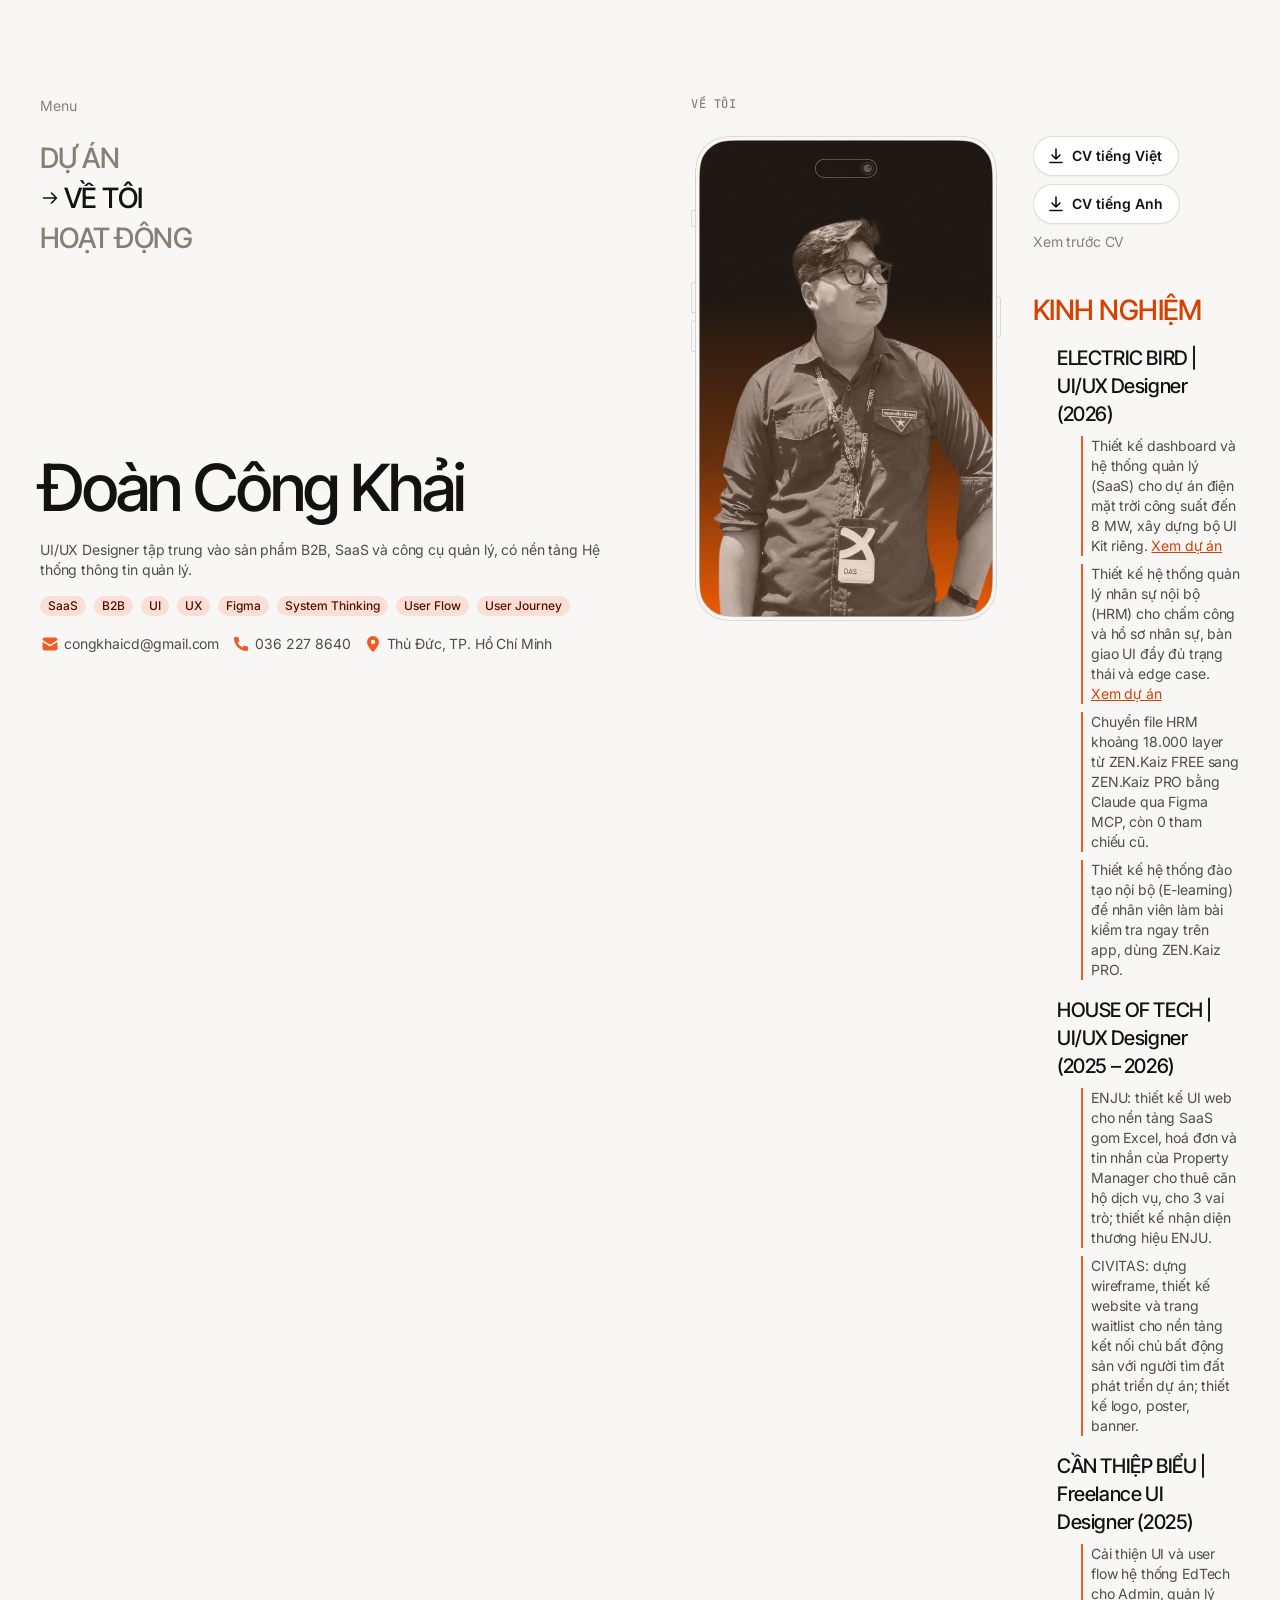
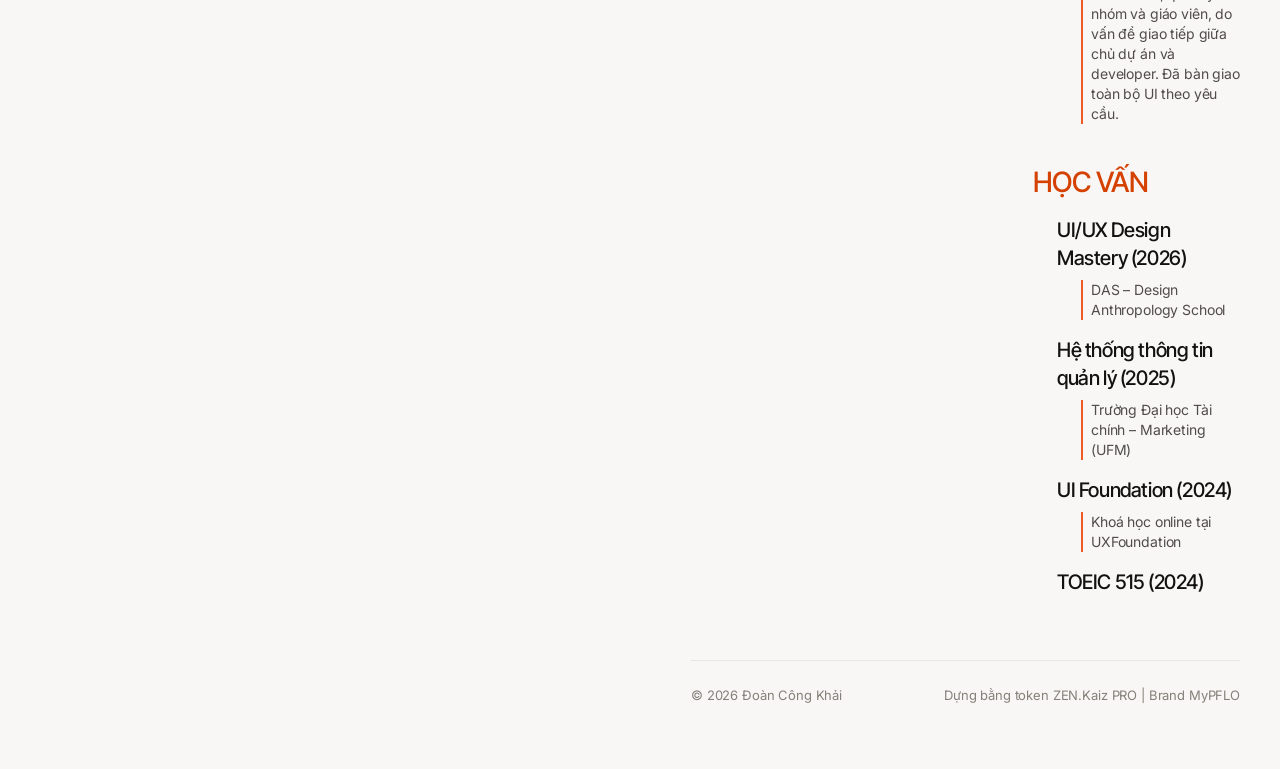
==== about.html @ 4d97f5c0 "Restructure site to Figma frame and update CV - Split the long page into Projects home, one page per" ====
<!doctype html>
<html lang="vi">
<head>
<meta charset="utf-8">
<meta name="viewport" content="width=device-width,initial-scale=1">
<title>Về tôi | Đoàn Công Khải | UI/UX Designer</title>
<meta name="description" content="Kinh nghiệm và học vấn của Đoàn Công Khải, UI/UX Designer B2B/SaaS tại Electric Bird. Tải CV tiếng Việt hoặc tiếng Anh.">
<meta property="og:title" content="Về tôi | Đoàn Công Khải | UI/UX Designer">
<meta property="og:description" content="Kinh nghiệm và học vấn của Đoàn Công Khải, UI/UX Designer B2B/SaaS tại Electric Bird. Tải CV tiếng Việt hoặc tiếng Anh.">
<meta property="og:image" content="https://congkhaidoan.github.io/assets/img/portrait.webp">
<link rel="canonical" href="https://congkhaidoan.github.io/about.html">
<link rel="preconnect" href="https://fonts.googleapis.com"><link rel="preconnect" href="https://fonts.gstatic.com" crossorigin>
<link href="https://fonts.googleapis.com/css2?family=Inter:wght@400;500;600;700&family=Inter+Tight:wght@500;600&family=JetBrains+Mono:wght@500;600&display=swap" rel="stylesheet">
<link rel="stylesheet" href="assets/style.css">
</head>
<body>
<a class="skip" href="#main">Bỏ qua tới nội dung</a>
<div class="shell">
<aside class="side">
<nav class="menu" aria-label="Menu chính"><p class="cap">Menu</p><ul><li><a href="index.html"><svg viewBox="0 0 20 20" fill="none" stroke="currentColor" stroke-width="1.6" stroke-linecap="round" stroke-linejoin="round" aria-hidden="true"><path d="M3.5 10h13m0 0-5-5m5 5-5 5"/></svg>Dự án</a></li><li><a href="about.html" aria-current="page"><svg viewBox="0 0 20 20" fill="none" stroke="currentColor" stroke-width="1.6" stroke-linecap="round" stroke-linejoin="round" aria-hidden="true"><path d="M3.5 10h13m0 0-5-5m5 5-5 5"/></svg>Về tôi</a></li><li><a href="playground.html"><svg viewBox="0 0 20 20" fill="none" stroke="currentColor" stroke-width="1.6" stroke-linecap="round" stroke-linejoin="round" aria-hidden="true"><path d="M3.5 10h13m0 0-5-5m5 5-5 5"/></svg>Hoạt động</a></li></ul></nav>
<div class="profile"><p class="display">Đoàn Công Khải</p><p class="bio">UI/UX Designer tập trung vào sản phẩm B2B, SaaS và công cụ quản lý, có nền tảng Hệ thống thông tin quản lý.</p><div class="badges"><span class="badge">SaaS</span><span class="badge">B2B</span><span class="badge">UI</span><span class="badge">UX</span><span class="badge">Figma</span><span class="badge">System Thinking</span><span class="badge">User Flow</span><span class="badge">User Journey</span></div><div class="contact"><a href="mailto:congkhaicd@gmail.com"><svg viewBox="0 0 20 20" fill="currentColor" aria-hidden="true"><path d="M2.5 5.8A2.3 2.3 0 0 1 4.8 3.5h10.4a2.3 2.3 0 0 1 2.3 2.3v.3l-7.5 4.6-7.5-4.6v-.3Zm0 2.1v6.3a2.3 2.3 0 0 0 2.3 2.3h10.4a2.3 2.3 0 0 0 2.3-2.3V7.9l-7.1 4.3a.75.75 0 0 1-.8 0L2.5 7.9Z"/></svg>congkhaicd@gmail.com</a><a href="tel:+84362278640"><svg viewBox="0 0 20 20" fill="currentColor" aria-hidden="true"><path d="M3 4.2C3 3.5 3.5 3 4.2 3h2.4c.5 0 1 .4 1.1.9l.6 2.6c.1.4 0 .9-.4 1.2L6.6 8.8a10 10 0 0 0 4.6 4.6l1.1-1.3c.3-.4.8-.5 1.2-.4l2.6.6c.5.1.9.6.9 1.1v2.4c0 .7-.5 1.2-1.2 1.2C9 17 3 11 3 4.2Z"/></svg>036 227 8640</a><a href="https://maps.google.com/?q=Thu+Duc" target="_blank" rel="noopener"><svg viewBox="0 0 20 20" fill="currentColor" aria-hidden="true"><path d="M10 2a6 6 0 0 0-6 6c0 4.2 5.1 9.3 5.4 9.6.3.3.9.3 1.2 0 .3-.3 5.4-5.4 5.4-9.6a6 6 0 0 0-6-6Zm0 8.2a2.2 2.2 0 1 1 0-4.4 2.2 2.2 0 0 1 0 4.4Z"/></svg>Thủ Đức, TP. Hồ Chí Minh</a></div></div>
<span aria-hidden="true"></span>
</aside>
<main class="main" id="main">
<h1 class="label" style="margin-bottom:24px">Về tôi</h1>
<div class="about">
  <figure class="portrait"><img src="assets/img/portrait.webp" alt="Ảnh chân dung Đoàn Công Khải" width="310" height="485"></figure>
  <div class="timeline">
    <div class="cv-pick">
      <a class="btn btn-tertiary" href="assets/cv/DoanCongKhai_CV_VN.pdf" download><svg viewBox="0 0 20 20" fill="none" stroke="currentColor" stroke-width="1.6" stroke-linecap="round" stroke-linejoin="round" aria-hidden="true"><path d="M10 3v10m0 0-4-4m4 4 4-4M4 16.5h12"/></svg><span>CV tiếng Việt</span></a>
      <a class="btn btn-tertiary" href="assets/cv/DoanCongKhai_CV_EN.pdf" download><svg viewBox="0 0 20 20" fill="none" stroke="currentColor" stroke-width="1.6" stroke-linecap="round" stroke-linejoin="round" aria-hidden="true"><path d="M10 3v10m0 0-4-4m4 4 4-4M4 16.5h12"/></svg><span>CV tiếng Anh</span></a>
      <a class="back" href="cv.html">Xem trước CV</a>
    </div>
    <section class="tl-group" aria-labelledby="kn">
      <h2 class="accent-h" id="kn">Kinh nghiệm</h2>
      <div class="tl-item"><h3>ELECTRIC BIRD | UI/UX Designer (2026)</h3><ul><li>Thiết kế dashboard và hệ thống quản lý (SaaS) cho dự án điện mặt trời công suất đến 8 MW, xây dựng bộ UI Kit riêng. <a href="du-an/electricbird.html">Xem dự án</a></li><li>Thiết kế hệ thống quản lý nhân sự nội bộ (HRM) cho chấm công và hồ sơ nhân sự, bàn giao UI đầy đủ trạng thái và edge case. <a href="du-an/hrm.html">Xem dự án</a></li><li>Chuyển file HRM khoảng 18.000 layer từ ZEN.Kaiz FREE sang ZEN.Kaiz PRO bằng Claude qua Figma MCP, còn 0 tham chiếu cũ.</li><li>Thiết kế hệ thống đào tạo nội bộ (E-learning) để nhân viên làm bài kiểm tra ngay trên app, dùng ZEN.Kaiz PRO.</li></ul></div>
      <div class="tl-item"><h3>HOUSE OF TECH | UI/UX Designer (2025 – 2026)</h3><ul><li>ENJU: thiết kế UI web cho nền tảng SaaS gom Excel, hoá đơn và tin nhắn của Property Manager cho thuê căn hộ dịch vụ, cho 3 vai trò; thiết kế nhận diện thương hiệu ENJU.</li><li>CIVITAS: dựng wireframe, thiết kế website và trang waitlist cho nền tảng kết nối chủ bất động sản với người tìm đất phát triển dự án; thiết kế logo, poster, banner.</li></ul></div>
      <div class="tl-item"><h3>CẦN THIỆP BIỂU | Freelance UI Designer (2025)</h3><ul><li>Cải thiện UI và user flow hệ thống EdTech cho Admin, quản lý nhóm và giáo viên, do vấn đề giao tiếp giữa chủ dự án và developer. Đã bàn giao toàn bộ UI theo yêu cầu.</li></ul></div>
    </section>
    <section class="tl-group" aria-labelledby="hv">
      <h2 class="accent-h" id="hv">Học vấn</h2>
      <div class="tl-item"><h3>UI/UX Design Mastery (2026)</h3><ul><li>DAS – Design Anthropology School</li></ul></div>
      <div class="tl-item"><h3>Hệ thống thông tin quản lý (2025)</h3><ul><li>Trường Đại học Tài chính – Marketing (UFM)</li></ul></div>
      <div class="tl-item"><h3>UI Foundation (2024)</h3><ul><li>Khoá học online tại UXFoundation</li></ul></div>
      <div class="tl-item"><h3>TOEIC 515 (2024)</h3></div>
    </section>
  </div>
</div>
<footer class="foot"><span>© 2026 Đoàn Công Khải</span><span>Dựng bằng token ZEN.Kaiz PRO | Brand MyPFLO</span></footer>
</main>
</div>
</body>
</html>
---- assets/style.css ----
/* Token lấy từ ZEN.Kaiz PRO V.1026 | Mode Colors (Semantic) Light | Global Colors Brand-MyPFLO | Spacing Standard | Corner Radius Rounded */
:root{
  --brand-1:#fffcfa;--brand-2:#fff5f2;--brand-3:#ffe7df;--brand-4:#ffd4c5;--brand-9:#f05a24;--brand-10:#d54100;--brand-11:#932600;
  --accent-subtle:rgba(255,65,1,.13);--accent-strongest:#580d00;--accent-light:#d54100;
  --content-strongest:#131210;--content-base:rgba(11,7,0,.71);--content-light:rgba(23,14,0,.51);--content-disabled:rgba(32,21,1,.29);--on-color:#fff;
  --bg-canvas:#f8f7f6;--bg-surface:#ffffff;--bg-subtle:rgba(38,26,2,.08);
  --border:rgba(36,29,2,.15);--border-light:rgba(36,29,2,.08);
  --shadow-1:0 1px 1px rgba(0,0,0,.04);--shadow-2:0 4px 8px -4px rgba(0,0,0,.08),0 1px 4px -2px rgba(0,0,0,.12),0 0 2px rgba(0,0,0,.04);
  --gap-2xs:4px;--gap-xs:8px;--gap-s:12px;--gap-m:16px;--gap-l:24px;--gap-xl:32px;--gap-2xl:40px;--gap-3xl:48px;--gap-giant:64px;--gap-xgiant:88px;
  --r-s:8px;--r-m:12px;--r-l:16px;--r-xl:20px;--r-2xl:24px;--r-pill:1000px;
  --font:"Inter",system-ui,-apple-system,"Segoe UI",Roboto,sans-serif;
  --display:"Inter Tight","Inter",system-ui,sans-serif;
  --mono:"JetBrains Mono",ui-monospace,Menlo,monospace;
}
*{box-sizing:border-box;margin:0;padding:0}
html{-webkit-text-size-adjust:100%;scroll-behavior:smooth}
body{font-family:var(--font);color:var(--content-strongest);background:var(--bg-canvas);font-size:14px;line-height:20px;letter-spacing:-.14px;-webkit-font-smoothing:antialiased}
img{max-width:100%;display:block}
a{color:inherit}
p{color:var(--content-base)}
p strong,li strong{color:var(--content-strongest);font-weight:600}
.skip{position:absolute;left:-999px}.skip:focus{left:16px;top:16px;z-index:99;background:#fff;padding:8px 12px;border-radius:8px}
:focus-visible{outline:2px solid var(--brand-9);outline-offset:2px}
[id]{scroll-margin-top:24px}

/* ===== Khung 2 cột: cột trái cố định, nội dung bên phải ===== */
.shell{display:grid;grid-template-columns:minmax(360px,603px) minmax(0,1067px);justify-content:space-between;gap:var(--gap-3xl);padding:0 40px;max-width:1920px;margin:0 auto}
.side{position:sticky;top:0;height:100vh;display:flex;flex-direction:column;justify-content:space-between;padding:96px 0 48px}
.main{padding:96px 0 64px;min-width:0}

/* Menu (Heading/1) */
.menu .cap{color:var(--content-light);margin-bottom:var(--gap-l)}
.menu ul{list-style:none;display:grid;gap:4px}
.menu a{display:inline-flex;align-items:center;gap:4px;text-decoration:none;font:500 28px/36px var(--display);letter-spacing:-.56px;color:var(--content-light);text-transform:uppercase;transition:color .15s}
.menu a:hover{color:var(--content-strongest)}
.menu a svg{width:20px;height:20px;display:none}
.menu a[aria-current=page],.menu a.on{color:var(--content-strongest)}
.menu a[aria-current=page] svg,.menu a.on svg{display:block}

/* Hồ sơ ở cột trái */
.profile{display:flex;flex-direction:column;gap:var(--gap-m)}
.display{font:500 65px/72px var(--display);letter-spacing:-2.2px;color:var(--content-strongest)}
.display.mute{color:var(--content-disabled)}
.profile .bio{max-width:560px}
.kv{display:flex;gap:var(--gap-xs);flex-wrap:wrap}
.kv span{color:var(--content-base)}.kv b{font-weight:400;color:var(--content-strongest)}
.badges{display:flex;flex-wrap:wrap;gap:var(--gap-xs)}
.badge{display:inline-flex;align-items:center;height:20px;padding:2px 8px;border-radius:var(--r-pill);background:var(--accent-subtle);color:var(--accent-strongest);font:500 12px/16px var(--font);letter-spacing:0;white-space:nowrap}
.badge.neutral{background:var(--bg-subtle);color:var(--content-base)}
.contact{display:flex;flex-wrap:wrap;gap:4px 12px}
.contact a{display:inline-flex;align-items:center;gap:4px;height:24px;text-decoration:none;color:var(--content-base)}
.contact a:hover{color:var(--content-strongest)}
.contact svg{width:20px;height:20px;color:var(--brand-9);flex:none}
.back{display:inline-flex;align-items:center;gap:6px;color:var(--content-light);text-decoration:none}
.back:hover{color:var(--content-strongest)}

/* Button/Main */
.btn{display:inline-flex;align-items:center;justify-content:center;gap:2px;height:40px;padding:10px 12px;border-radius:var(--r-pill);font:600 14px/20px var(--font);letter-spacing:0;text-decoration:none;border:1px solid transparent;cursor:pointer;white-space:nowrap}
.btn span{padding:0 4px}
.btn svg{width:20px;height:20px}
.btn-tertiary{background:var(--bg-surface);border-color:var(--border);box-shadow:var(--shadow-1);color:var(--content-strongest)}
.btn-tertiary:hover{background:var(--brand-1)}
.btn-primary{background:var(--content-strongest);color:#fefdfb}
.btn-primary:hover{background:#000}
.btn-accent{background:var(--brand-9);color:#fff}
.btn-accent:hover{background:var(--brand-10)}

/* Type trong nội dung */
.label{font:500 12px/16px var(--mono);letter-spacing:.6px;text-transform:uppercase;color:var(--content-light)}
.label b{color:var(--brand-9);font-weight:600}
h2{font:500 28px/36px var(--display);letter-spacing:-.56px}
h3{font:500 20px/28px var(--display);letter-spacing:-.4px}
h4{font-size:15px;line-height:22px;font-weight:600}
.lead{font-size:17px;line-height:27px;color:var(--content-base)}
.accent-h{color:var(--accent-light);text-transform:uppercase}

/* ===== Home: danh sách dự án ===== */
.projects{display:grid;gap:var(--gap-xl)}
.project{display:grid;grid-template-columns:1.25fr 1fr;gap:var(--gap-l);align-items:center;padding:var(--gap-s);background:var(--bg-surface);border:1px solid var(--border-light);border-radius:var(--r-2xl);text-decoration:none;transition:border-color .15s,box-shadow .15s,transform .15s}
.project:hover{border-color:var(--brand-4);box-shadow:var(--shadow-2)}
.project .cover{aspect-ratio:16/10;border-radius:var(--r-xl);overflow:hidden;background:var(--brand-2)}
.project .cover img{width:100%;height:100%;object-fit:cover;object-position:top left}
.project .cover.phones3{display:flex;align-items:flex-end;justify-content:center;gap:12px;padding:20px 20px 0;background:linear-gradient(160deg,var(--brand-2),var(--brand-4))}
.project .cover.phones3 img{width:28%;height:auto;object-fit:contain;border-radius:14px 14px 0 0;box-shadow:var(--shadow-2)}
.project .cover.phones3 img:nth-child(2){width:31%}
.project .body{padding:var(--gap-s) var(--gap-s) var(--gap-s) 0;display:flex;flex-direction:column;gap:var(--gap-s)}
.project .body p{font-size:15px;line-height:23px}
.project .meta-line{color:var(--content-light)}
.project .go{display:inline-flex;align-items:center;gap:6px;font-weight:600;color:var(--content-strongest);margin-top:var(--gap-xs)}
.project .go svg{width:18px;height:18px;transition:transform .15s}
.project:hover .go svg{transform:translateX(3px)}

.process{display:grid;grid-template-columns:repeat(4,1fr);background:var(--bg-surface);border:1px solid var(--border-light);border-radius:var(--r-2xl);overflow:hidden;margin-top:var(--gap-3xl)}
.process div{padding:var(--gap-l);border-right:1px solid var(--border-light)}
.process div:last-child{border-right:0}
.process h4{margin:var(--gap-xs) 0 var(--gap-2xs)}
.process p{font-size:13px;line-height:19px}
.sec-title{display:flex;align-items:baseline;justify-content:space-between;gap:var(--gap-m);margin-bottom:var(--gap-l)}

/* ===== Trang dự án ===== */
.case-h{font-size:40px;line-height:48px;letter-spacing:-1.4px;margin-top:12px}
.case-intro .lead{margin-top:var(--gap-s);max-width:760px}
.meta{background:var(--bg-surface);border:1px solid var(--border-light);border-radius:var(--r-xl);padding:var(--gap-xs) var(--gap-l);margin-top:var(--gap-l)}
.meta dl{display:grid;grid-template-columns:120px 1fr}
.meta dt,.meta dd{padding:var(--gap-s) 0;border-bottom:1px solid var(--border-light)}
.meta dt{color:var(--content-light)}
.meta dd{color:var(--content-strongest)}
.meta dt:last-of-type,.meta dd:last-of-type{border-bottom:0}
.toc{display:flex;flex-wrap:wrap;gap:var(--gap-xs);margin-top:var(--gap-l)}
.toc a{font:500 12px/16px var(--mono);letter-spacing:.4px;text-transform:uppercase;text-decoration:none;padding:6px 12px;border-radius:var(--r-pill);border:1px solid var(--border);background:var(--bg-surface);color:var(--content-base)}
.toc a:hover{border-color:var(--brand-9);color:var(--brand-10)}
.shot{margin:var(--gap-2xl) 0;border-radius:var(--r-2xl);overflow:hidden;border:1px solid var(--border-light);background:var(--bg-surface);box-shadow:var(--shadow-2)}
.shot figcaption{padding:var(--gap-s) var(--gap-l);font-size:13px;line-height:18px;color:var(--content-light);border-top:1px solid var(--border-light)}
.phones{display:grid;grid-template-columns:repeat(3,1fr);gap:var(--gap-l);margin:var(--gap-2xl) 0}
.phones figure{background:var(--bg-surface);border:1px solid var(--border-light);border-radius:var(--r-2xl);padding:var(--gap-l) var(--gap-l) 0;display:flex;flex-direction:column;justify-content:space-between;overflow:hidden}
.phones img{border-radius:var(--r-xl) var(--r-xl) 0 0;box-shadow:var(--shadow-2);margin:0 auto;max-height:520px;width:auto}
.phones figcaption{font-size:13px;line-height:18px;color:var(--content-light);padding-bottom:var(--gap-m)}
.phones .text{grid-column:span 2;padding:var(--gap-l)}
.phones .text p{font-size:15px;line-height:23px}
.phones .text p+p{margin-top:var(--gap-s)}

.stage{display:grid;grid-template-columns:160px 1fr;gap:var(--gap-l);padding:var(--gap-2xl) 0;border-top:1px dashed var(--border)}
.stage .label{padding-top:6px}
.stage h3{margin-bottom:var(--gap-s)}
.stage p,.stage li{font-size:15px;line-height:24px}
.stage p+p,.stage p+ul,.stage ul+p,.stage ol+p,.stage p+ol,.stage .why+p{margin-top:var(--gap-s)}
.stage ul,.stage ol{padding-left:20px;color:var(--content-base);display:grid;gap:var(--gap-xs)}
.stage li::marker{color:var(--brand-9)}
.part{margin-top:var(--gap-3xl);padding-top:var(--gap-2xl);border-top:2px solid var(--content-strongest)}
.part > .label{margin-bottom:var(--gap-xs)}
.part > h2 + .lead{margin-top:var(--gap-s)}

.why{display:grid;grid-template-columns:repeat(2,1fr);gap:var(--gap-m);margin-top:var(--gap-l)}
.why div{background:var(--bg-surface);border:1px solid var(--border-light);border-radius:var(--r-l);padding:var(--gap-l)}
.why h4{margin-bottom:var(--gap-xs)}
.why p{font-size:14px;line-height:22px}
.callout{border-left:3px solid var(--brand-9);background:var(--brand-2);padding:var(--gap-m) var(--gap-l);border-radius:0 var(--r-m) var(--r-m) 0;margin-top:var(--gap-l)}
.callout p{color:var(--content-strongest)}
table.metrics{width:100%;border-collapse:collapse;background:var(--bg-surface);border:1px solid var(--border-light);border-radius:var(--r-l);overflow:hidden;line-height:20px;margin-top:var(--gap-m)}
table.metrics th{font:500 11px/16px var(--mono);letter-spacing:.6px;text-transform:uppercase;color:var(--content-light);text-align:left;padding:var(--gap-s) var(--gap-m);border-bottom:1px solid var(--border-light);background:var(--bg-canvas)}
table.metrics td{padding:var(--gap-s) var(--gap-m);border-bottom:1px solid var(--border-light);vertical-align:top;color:var(--content-base)}
table.metrics tr:last-child td{border-bottom:0}
table.metrics td:first-child{color:var(--content-strongest);font-weight:500}
.tbl-wrap{overflow-x:auto}
.note{font-size:13px;line-height:18px;color:var(--content-light);margin-top:var(--gap-s)}
.steps{counter-reset:s;display:grid;grid-template-columns:repeat(3,1fr);gap:var(--gap-m);margin-top:var(--gap-m);list-style:none;padding:0!important}
.steps li{counter-increment:s;background:var(--bg-surface);border:1px solid var(--border-light);border-radius:var(--r-l);padding:var(--gap-l);font-size:14px!important;line-height:21px!important}
.steps li::before{content:"0" counter(s);display:block;font:600 13px/16px var(--mono);color:var(--brand-9);margin-bottom:var(--gap-s)}
.stats{display:grid;grid-template-columns:repeat(4,1fr);gap:var(--gap-m);margin-top:var(--gap-l)}
.stats div{border-top:2px solid var(--content-strongest);padding-top:var(--gap-s)}
.stats b{display:block;font:500 28px/36px var(--display);letter-spacing:-.8px}
.stats span{font-size:13px;line-height:18px;color:var(--content-light)}
.next{display:flex;justify-content:space-between;align-items:center;gap:var(--gap-m);margin-top:var(--gap-3xl);padding:var(--gap-l);background:var(--content-strongest);border-radius:var(--r-2xl);text-decoration:none;color:#fff}
.next .label{color:rgba(255,255,255,.55)}
.next h3{color:#fff;margin-top:4px}
.next svg{width:28px;height:28px;flex:none;transition:transform .15s}
.next:hover svg{transform:translateX(4px)}

/* ===== Về tôi ===== */
.about{display:grid;grid-template-columns:minmax(200px,310px) minmax(0,603px);gap:var(--gap-xl);justify-content:space-between;align-items:start}
.about .portrait{position:sticky;top:96px}
.about .portrait img{width:100%;max-width:310px;height:auto}
.timeline{display:flex;flex-direction:column;gap:var(--gap-2xl)}
.tl-group{display:flex;flex-direction:column;gap:var(--gap-m)}
.tl-item{display:flex;flex-direction:column;gap:var(--gap-xs);padding-left:var(--gap-l)}
.tl-item h3{font-size:20px;line-height:28px}
.tl-item ul{list-style:none;display:flex;flex-direction:column;gap:var(--gap-xs);padding-left:var(--gap-l)}
.tl-item li{border-left:2px solid var(--brand-9);padding-left:var(--gap-xs);color:var(--content-base)}
.tl-item li a{color:var(--brand-10)}
.cv-pick{display:flex;flex-wrap:wrap;gap:var(--gap-xs);align-items:center}

/* ===== Hoạt động ===== */
.grid3{display:grid;grid-template-columns:294fr 448fr 293fr;gap:16px;align-items:start}
.grid3 .col{display:flex;flex-direction:column;gap:16px}
.grid3 figure{position:relative;border-radius:var(--r-l);overflow:hidden;background:var(--bg-subtle)}
.grid3 img{width:100%;height:100%;object-fit:cover}
.grid3 figcaption{position:absolute;left:8px;right:8px;bottom:8px;padding:6px 10px;border-radius:var(--r-m);background:rgba(19,18,16,.72);color:#fff;font-size:12px;line-height:16px;opacity:0;transform:translateY(4px);transition:opacity .15s,transform .15s}
.grid3 figure:hover figcaption,.grid3 figure:focus-within figcaption{opacity:1;transform:none}

/* CV */
.cv-bar{display:flex;flex-wrap:wrap;gap:var(--gap-s);align-items:center;justify-content:space-between;margin-bottom:var(--gap-l)}
.seg{display:inline-flex;background:var(--bg-subtle);border-radius:var(--r-pill);padding:3px}
.seg button{border:0;background:transparent;font:500 14px/20px var(--font);padding:7px 16px;border-radius:var(--r-pill);cursor:pointer;color:var(--content-base)}
.seg button[aria-pressed=true]{background:var(--bg-surface);color:var(--content-strongest);box-shadow:var(--shadow-2)}
.cv-page{max-width:860px;background:#fff;border:1px solid var(--border-light);border-radius:var(--r-l);box-shadow:var(--shadow-2);overflow:hidden}
.cv-page img{width:100%;height:auto}

footer.foot{margin-top:var(--gap-giant);padding-top:var(--gap-l);border-top:1px solid var(--border-light);display:flex;justify-content:space-between;flex-wrap:wrap;gap:var(--gap-s);font-size:13px;color:var(--content-light)}

/* ===== Responsive: cột trái thành header ===== */
@media (max-width:1180px){
  .shell{grid-template-columns:minmax(300px,420px) minmax(0,1fr);gap:var(--gap-2xl);padding:0 32px}
  .display{font-size:48px;line-height:54px;letter-spacing:-2px}
  .about{grid-template-columns:1fr}
  .about .portrait{position:static}
  .project{grid-template-columns:1fr}
  .project .body{padding:0 var(--gap-s) var(--gap-s)}
}
@media (max-width:900px){
  .shell{display:block;padding:0 16px}
  .side{position:static;height:auto;padding:16px 0 32px;gap:32px;border-bottom:1px solid var(--border-light)}
  .menu{position:sticky;top:0}
  .menu .cap{display:none}
  .menu ul{display:flex;flex-wrap:wrap;gap:4px 16px}
  .menu a{font-size:18px;line-height:28px;letter-spacing:-.3px}
  .menu a svg{width:16px;height:16px}
  .display{font-size:40px;line-height:46px;letter-spacing:-1.6px}
  .main{padding:32px 0 48px}
  .case-h{font-size:30px;line-height:37px;letter-spacing:-.9px}
  .stage{grid-template-columns:1fr;gap:var(--gap-xs);padding:var(--gap-xl) 0}
  .why{grid-template-columns:1fr}
  .steps{grid-template-columns:1fr}
  .stats{grid-template-columns:1fr 1fr}
  .process{grid-template-columns:1fr 1fr}
  .process div:nth-child(2){border-right:0}
  .process div:nth-child(-n+2){border-bottom:1px solid var(--border-light)}
  .phones{grid-template-columns:1fr 1fr}
  .phones .text{grid-column:span 2}
  .grid3{grid-template-columns:1fr 1fr}
  .grid3 .col:nth-child(3){grid-column:span 2;display:grid;grid-template-columns:1fr 1fr}
  .grid3 figcaption{position:static;opacity:1;transform:none;background:none;color:var(--content-light);padding:6px 2px 0;border-radius:0}
  .grid3 figure{background:none}
  .grid3 figure img{border-radius:var(--r-l)}
  .about .portrait img{width:240px}
}
@media (max-width:520px){
  .phones{grid-template-columns:1fr}
  .phones .text{grid-column:auto}
  .phones figure:nth-child(n+2):not(.text){display:none}
  .meta dl{grid-template-columns:96px 1fr}
  .tl-item,.tl-item ul{padding-left:12px}
  .h-hide-sm{display:none}
}
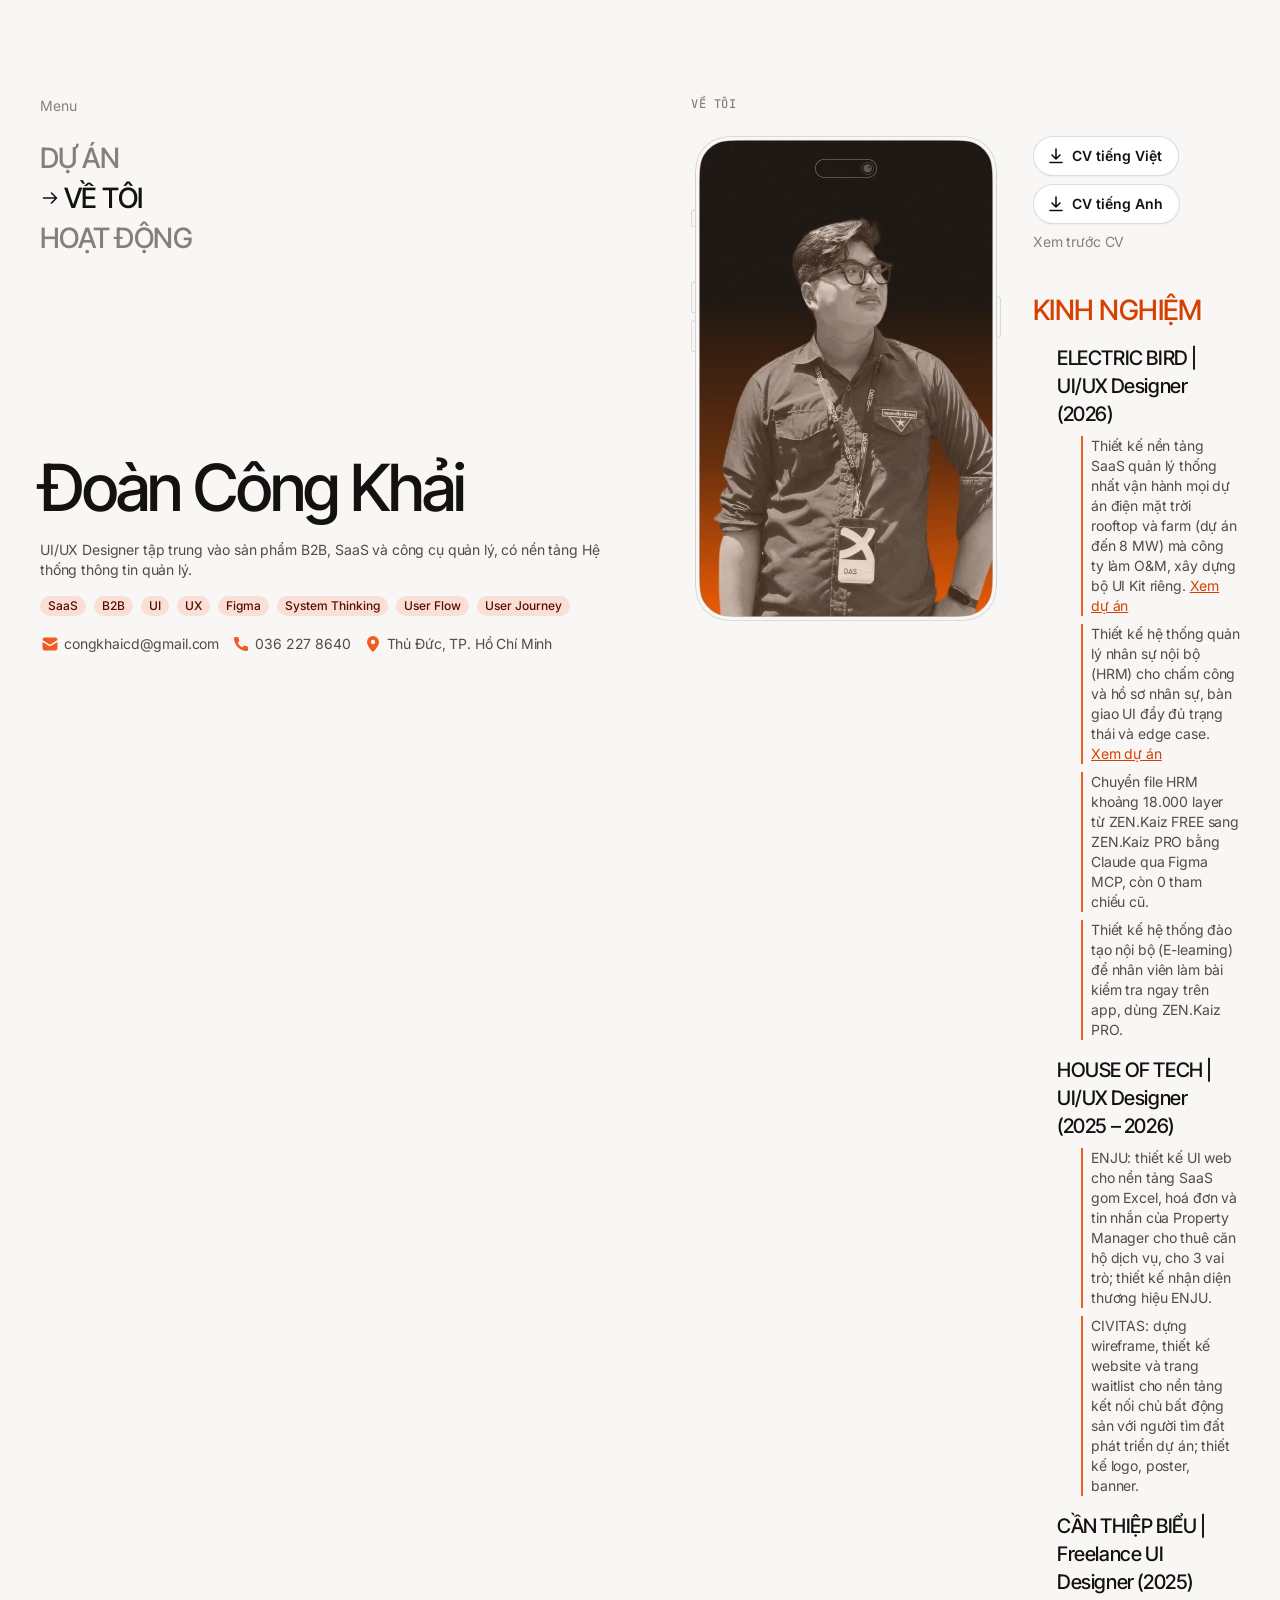
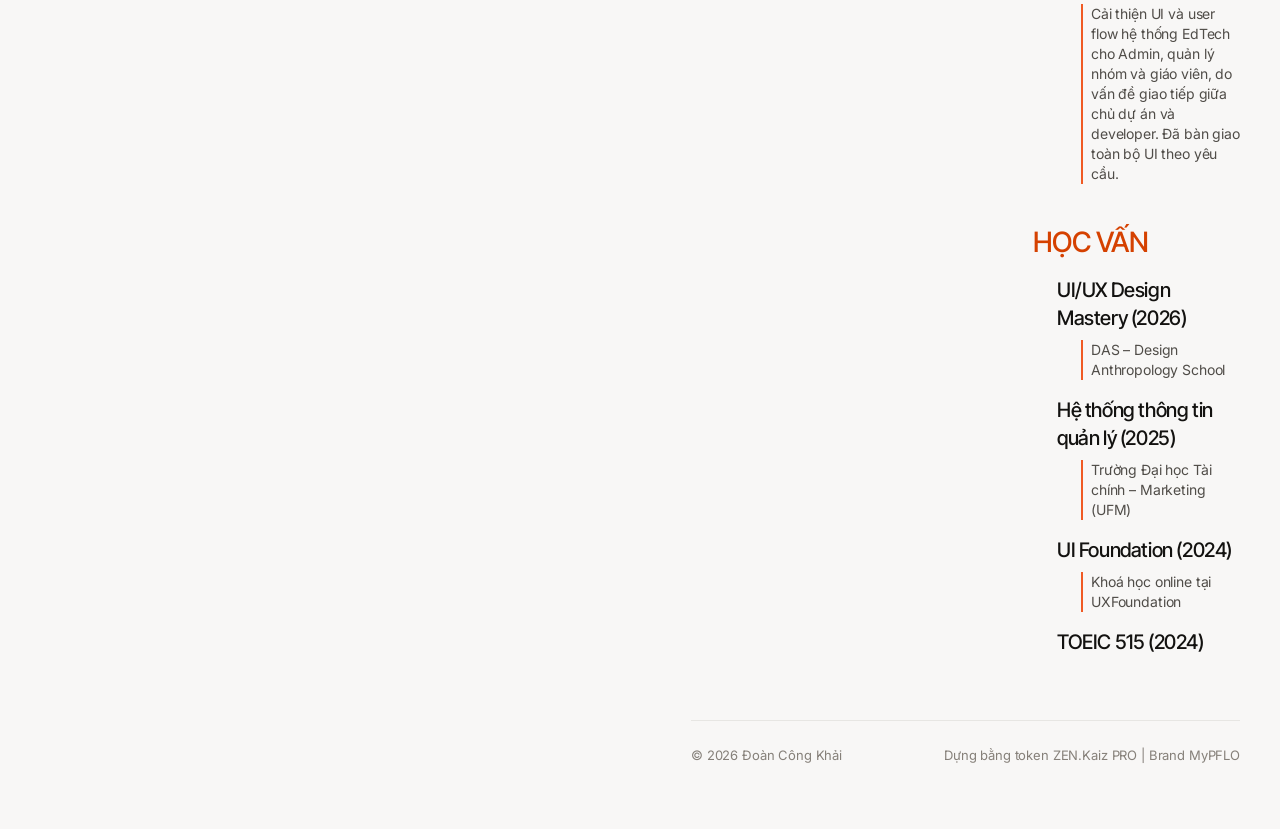
==== commit b1681767: "Update ElectricBird context: O&M company unifying many vendor systems Co-Authored-By: Claude Opus 5." ====
--- a/about.html
+++ b/about.html
@@ -33,7 +33,7 @@
     </div>
     <section class="tl-group" aria-labelledby="kn">
       <h2 class="accent-h" id="kn">Kinh nghiệm</h2>
-      <div class="tl-item"><h3>ELECTRIC BIRD | UI/UX Designer (2026)</h3><ul><li>Thiết kế dashboard và hệ thống quản lý (SaaS) cho dự án điện mặt trời công suất đến 8 MW, xây dựng bộ UI Kit riêng. <a href="du-an/electricbird.html">Xem dự án</a></li><li>Thiết kế hệ thống quản lý nhân sự nội bộ (HRM) cho chấm công và hồ sơ nhân sự, bàn giao UI đầy đủ trạng thái và edge case. <a href="du-an/hrm.html">Xem dự án</a></li><li>Chuyển file HRM khoảng 18.000 layer từ ZEN.Kaiz FREE sang ZEN.Kaiz PRO bằng Claude qua Figma MCP, còn 0 tham chiếu cũ.</li><li>Thiết kế hệ thống đào tạo nội bộ (E-learning) để nhân viên làm bài kiểm tra ngay trên app, dùng ZEN.Kaiz PRO.</li></ul></div>
+      <div class="tl-item"><h3>ELECTRIC BIRD | UI/UX Designer (2026)</h3><ul><li>Thiết kế nền tảng SaaS quản lý thống nhất vận hành mọi dự án điện mặt trời rooftop và farm (dự án đến 8 MW) mà công ty làm O&amp;M, xây dựng bộ UI Kit riêng. <a href="du-an/electricbird.html">Xem dự án</a></li><li>Thiết kế hệ thống quản lý nhân sự nội bộ (HRM) cho chấm công và hồ sơ nhân sự, bàn giao UI đầy đủ trạng thái và edge case. <a href="du-an/hrm.html">Xem dự án</a></li><li>Chuyển file HRM khoảng 18.000 layer từ ZEN.Kaiz FREE sang ZEN.Kaiz PRO bằng Claude qua Figma MCP, còn 0 tham chiếu cũ.</li><li>Thiết kế hệ thống đào tạo nội bộ (E-learning) để nhân viên làm bài kiểm tra ngay trên app, dùng ZEN.Kaiz PRO.</li></ul></div>
       <div class="tl-item"><h3>HOUSE OF TECH | UI/UX Designer (2025 – 2026)</h3><ul><li>ENJU: thiết kế UI web cho nền tảng SaaS gom Excel, hoá đơn và tin nhắn của Property Manager cho thuê căn hộ dịch vụ, cho 3 vai trò; thiết kế nhận diện thương hiệu ENJU.</li><li>CIVITAS: dựng wireframe, thiết kế website và trang waitlist cho nền tảng kết nối chủ bất động sản với người tìm đất phát triển dự án; thiết kế logo, poster, banner.</li></ul></div>
       <div class="tl-item"><h3>CẦN THIỆP BIỂU | Freelance UI Designer (2025)</h3><ul><li>Cải thiện UI và user flow hệ thống EdTech cho Admin, quản lý nhóm và giáo viên, do vấn đề giao tiếp giữa chủ dự án và developer. Đã bàn giao toàn bộ UI theo yêu cầu.</li></ul></div>
     </section>
